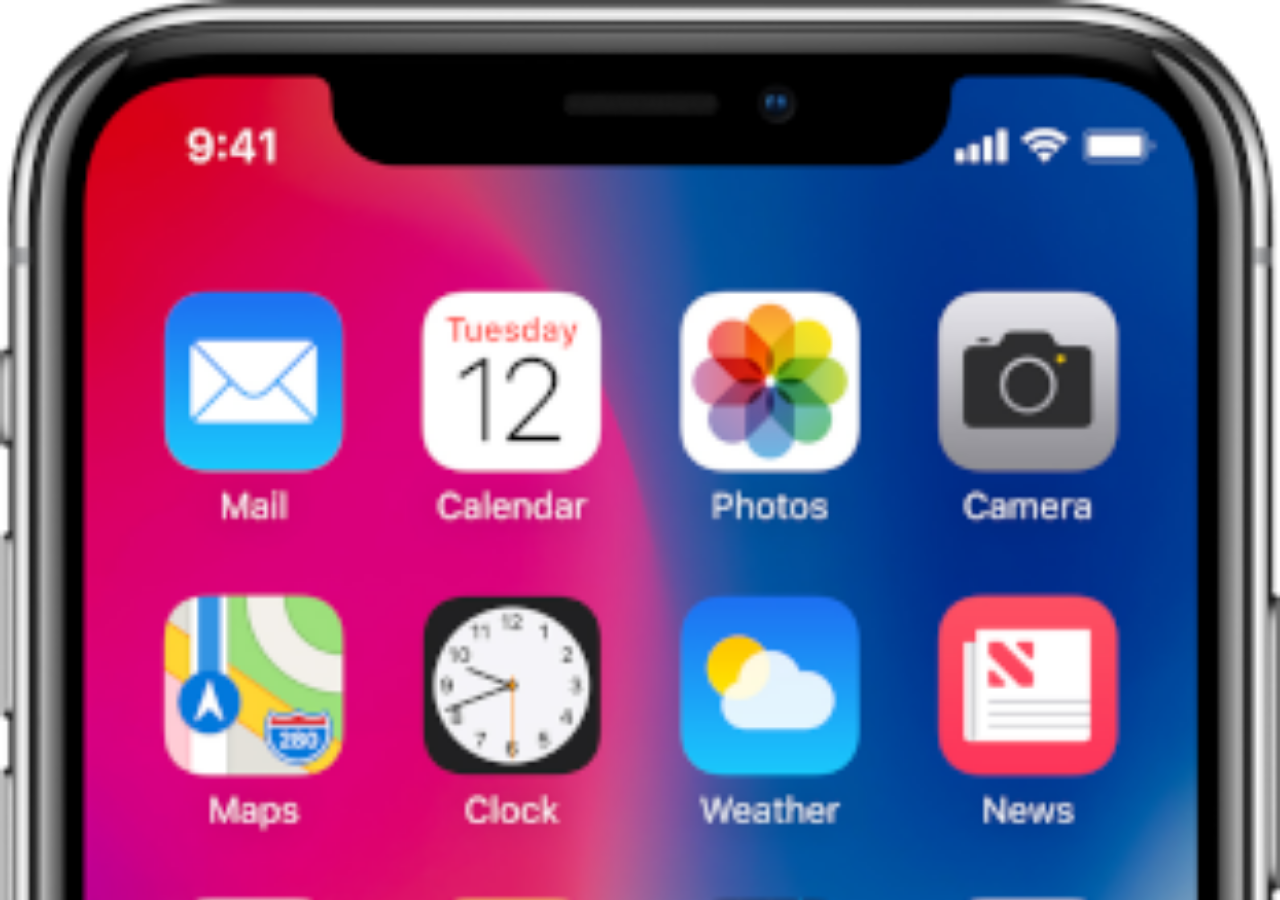
==== home.html @ d578d526 "criação da tela home" ====
<!DOCTYPE html>
<html lang="pt-br">
<head>
    <meta charset="UTF-8">
    <meta name="viewport" content="width=device-width, initial-scale=1.0">
    <title>Home</title>
    <style>
        * {
            margin: 0;
            padding: 0;
        }

        body {
            width: 100vw;
            height: 100vh;
            background: url('imagens/tela-home-11.png') no-repeat top center;
            background-size: cover;
           
        }
    </style>
</head>
<body>
    
</body>
</html>
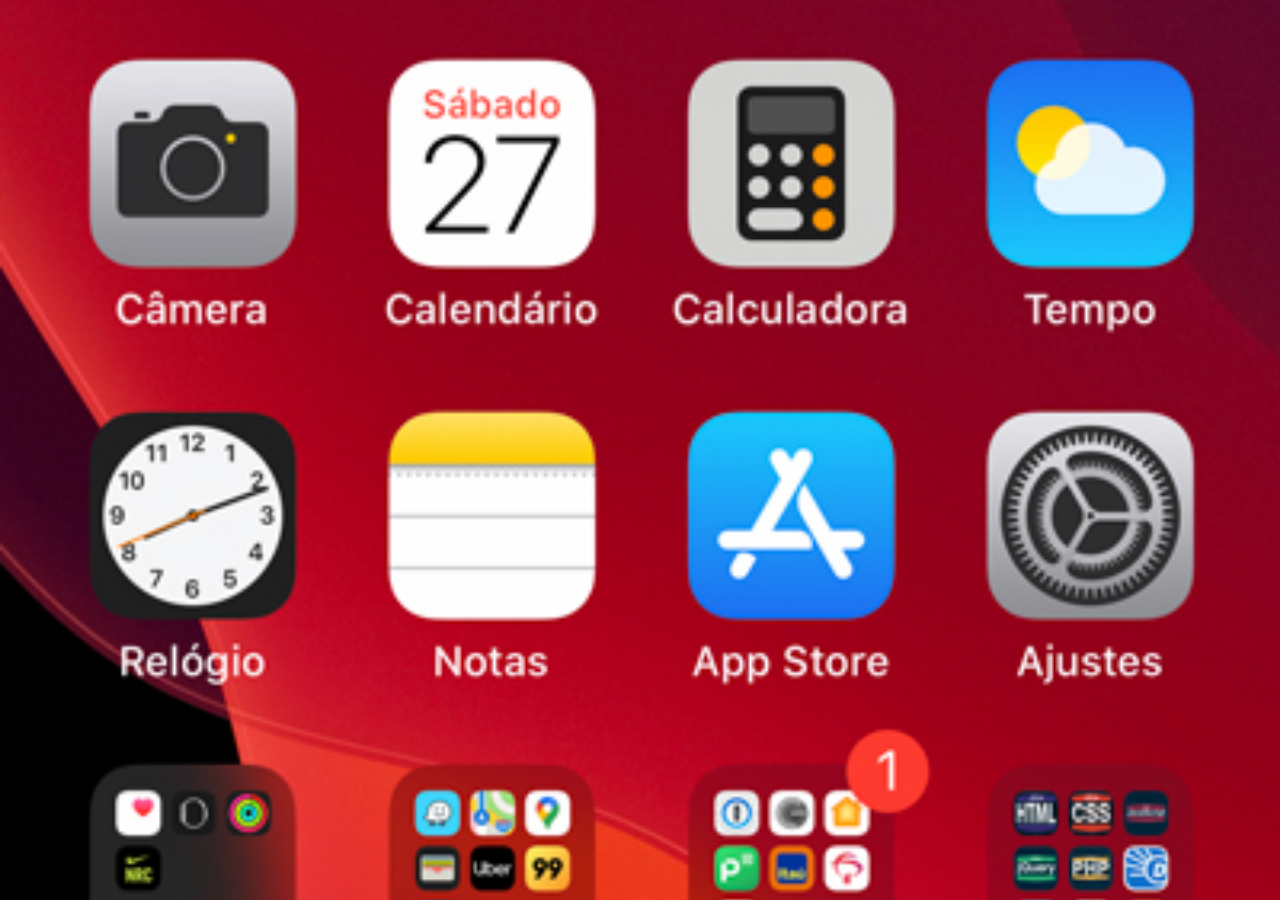
==== commit 459d2b1b: "criação de paginas sociais" ====
--- a/home.html
+++ b/home.html
@@ -13,7 +13,7 @@
         body {
             width: 100vw;
             height: 100vh;
-            background: url('imagens/tela-home-11.png') no-repeat top center;
+            background: url('imagens/tela-home.jpg') no-repeat top center;
             background-size: cover;
            
         }
